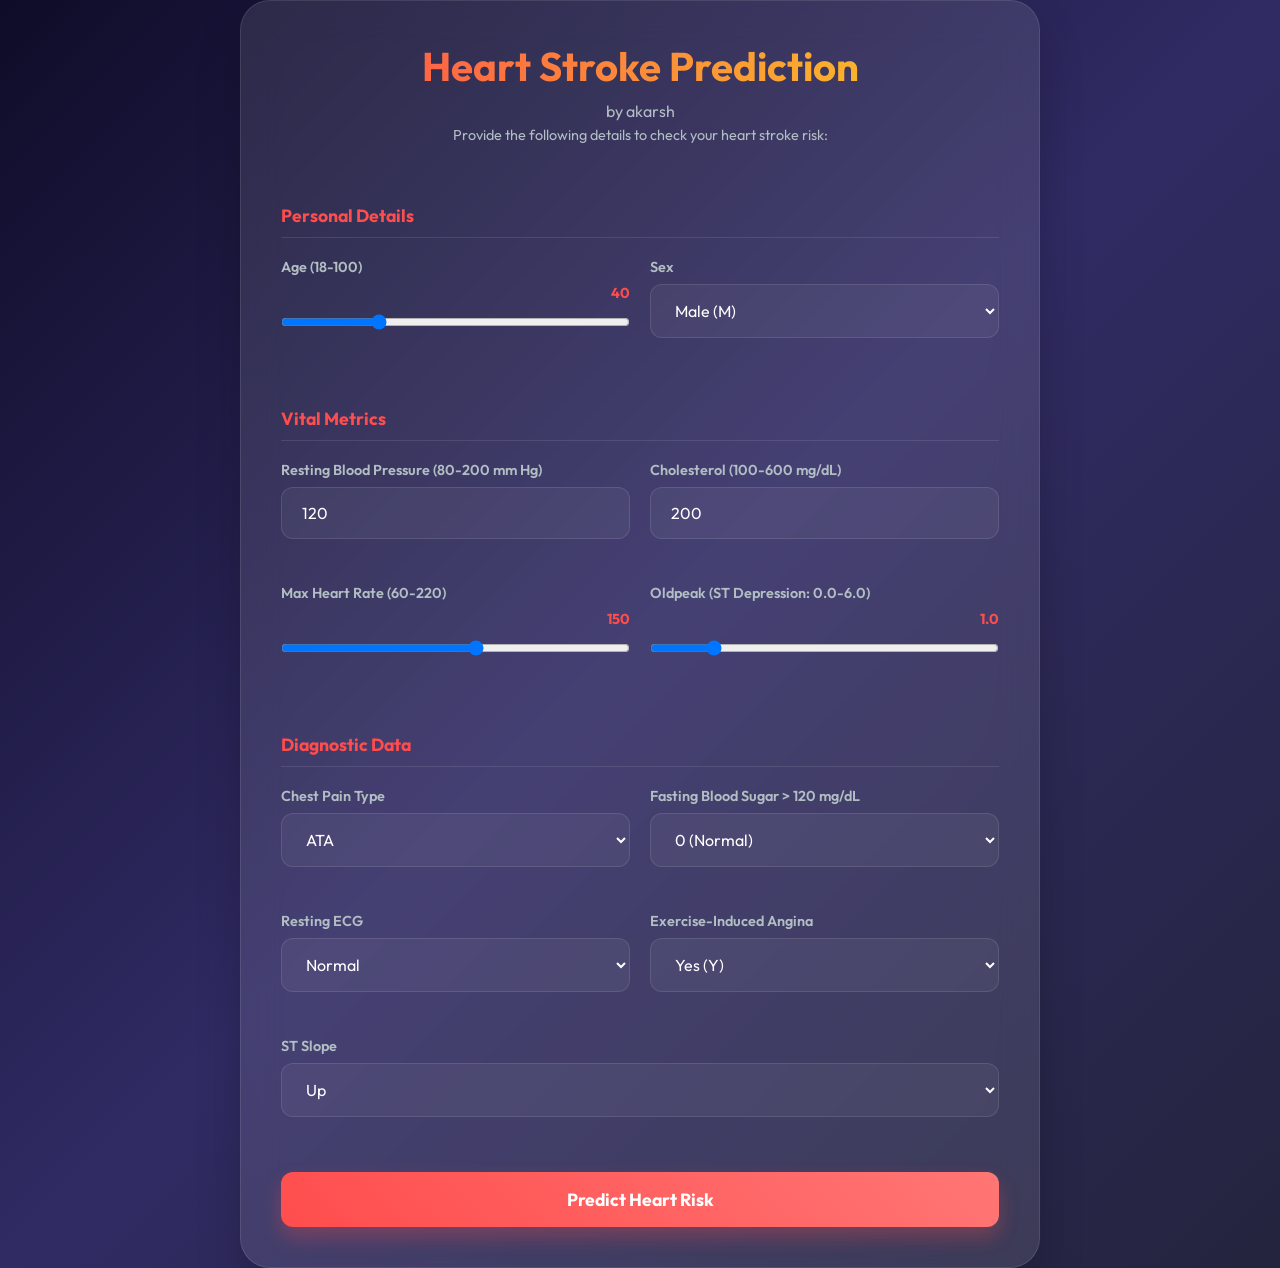
==== index.html @ ece939dd "Fix Vercel Routing: Serve UI from root and simplify vercel.json rewrites" ====
<!DOCTYPE html>
<html lang="en">
<head>
    <meta charset="UTF-8">
    <meta name="viewport" content="width=device-width, initial-scale=1.0">
    <title>Heart Stroke Prediction by akarsh</title>
    <link rel="stylesheet" href="/css/style.css">
    <style>
        .form-grid {
            display: grid;
            grid-template-columns: 1fr 1fr;
            gap: 20px;
        }
        @media (max-width: 600px) {
            .form-grid { grid-template-columns: 1fr; }
        }
        .section-title {
            grid-column: 1 / -1;
            margin-top: 20px;
            padding-bottom: 10px;
            border-bottom: 1px solid rgba(255, 255, 255, 0.1);
            color: var(--primary);
            font-size: 1.1rem;
            font-weight: 700;
        }
        select, input {
            width: 100%;
            padding: 15px 20px;
            background: var(--surface);
            border: 1px solid rgba(255, 255, 255, 0.1);
            border-radius: 12px;
            color: var(--text);
            font-size: 1rem;
            transition: all 0.3s ease;
        }
        input[type="range"] {
            padding: 0;
            height: 10px;
            margin: 15px 0;
        }
        .range-value {
            text-align: right;
            font-size: 0.9rem;
            color: var(--primary);
            font-weight: 700;
        }
    </style>
</head>
<body>
    <div class="container" style="max-width: 800px;">
        <header>
            <h1>Heart Stroke Prediction</h1>
            <p class="subtitle">by akarsh</p>
            <p style="color: var(--text-muted); font-size: 0.9rem; margin-top: 5px;">Provide the following details to check your heart stroke risk:</p>
        </header>

        <form id="predictionForm">
            <div class="form-grid">
                <div class="section-title">Personal Details</div>
                <div class="form-group">
                    <label>Age (18-100)</label>
                    <div class="range-value" id="ageVal">40</div>
                    <input type="range" id="Age" min="18" max="100" value="40" oninput="document.getElementById('ageVal').innerText = this.value">
                </div>
                <div class="form-group">
                    <label>Sex</label>
                    <select id="Sex" required>
                        <option value="M">Male (M)</option>
                        <option value="F">Female (F)</option>
                    </select>
                </div>

                <div class="section-title">Vital Metrics</div>
                <div class="form-group">
                    <label>Resting Blood Pressure (80-200 mm Hg)</label>
                    <input type="number" id="RestingBP" value="120" min="80" max="200" required>
                </div>
                <div class="form-group">
                    <label>Cholesterol (100-600 mg/dL)</label>
                    <input type="number" id="Cholesterol" value="200" min="100" max="600" required>
                </div>
                <div class="form-group">
                    <label>Max Heart Rate (60-220)</label>
                    <div class="range-value" id="maxHrVal">150</div>
                    <input type="range" id="MaxHR" min="60" max="220" value="150" oninput="document.getElementById('maxHrVal').innerText = this.value">
                </div>
                <div class="form-group">
                    <label>Oldpeak (ST Depression: 0.0-6.0)</label>
                    <div class="range-value" id="oldpeakVal">1.0</div>
                    <input type="range" id="Oldpeak" min="0" max="6" step="0.1" value="1.0" oninput="document.getElementById('oldpeakVal').innerText = this.value">
                </div>

                <div class="section-title">Diagnostic Data</div>
                <div class="form-group">
                    <label>Chest Pain Type</label>
                    <select id="ChestPainType" required>
                        <option value="ATA">ATA</option>
                        <option value="NAP">NAP</option>
                        <option value="TA">TA</option>
                        <option value="ASY">ASY</option>
                    </select>
                </div>
                <div class="form-group">
                    <label>Fasting Blood Sugar > 120 mg/dL</label>
                    <select id="FastingBS" required>
                        <option value="0">0 (Normal)</option>
                        <option value="1">1 (High)</option>
                    </select>
                </div>
                <div class="form-group">
                    <label>Resting ECG</label>
                    <select id="RestingECG" required>
                        <option value="Normal">Normal</option>
                        <option value="ST">ST</option>
                        <option value="LVH">LVH</option>
                    </select>
                </div>
                <div class="form-group">
                    <label>Exercise-Induced Angina</label>
                    <select id="ExerciseAngina" required>
                        <option value="Y">Yes (Y)</option>
                        <option value="N">No (N)</option>
                    </select>
                </div>
                <div class="form-group" style="grid-column: 1 / -1;">
                    <label>ST Slope</label>
                    <select id="ST_Slope" required>
                        <option value="Up">Up</option>
                        <option value="Flat">Flat</option>
                        <option value="Down">Down</option>
                    </select>
                </div>
            </div>

            <button type="submit" style="margin-top: 30px;">Predict Heart Risk</button>
        </form>

        <div class="loading" id="loading">
            <div class="spinner"></div>
            <p>AI analyzing medical data...</p>
        </div>

        <div class="result-card" id="resultCard">
            <h2 id="resultTitle">Result Header</h2>
            <p id="resultText">Result detailed analysis will appear here.</p>
        </div>
    </div>

    <script>
        document.getElementById('predictionForm').addEventListener('submit', async (e) => {
            e.preventDefault();
            
            const resultCard = document.getElementById('resultCard');
            const loading = document.getElementById('loading');
            
            resultCard.style.display = 'none';
            loading.style.display = 'block';
            
            // Map inputs to the one-hot dynamic keys as in the reference logic
            const sex = document.getElementById('Sex').value;
            const cpType = document.getElementById('ChestPainType').value;
            const ecgType = document.getElementById('RestingECG').value;
            const exerciseType = document.getElementById('ExerciseAngina').value;
            const slopeType = document.getElementById('ST_Slope').value;

            // Notice we use the 'Sex_' + sex pattern here, 
            // the backend preprocess function will handle the filling!
            const raw_payload = {
                Age: parseInt(document.getElementById('Age').value),
                RestingBP: parseInt(document.getElementById('RestingBP').value),
                Cholesterol: parseInt(document.getElementById('Cholesterol').value),
                FastingBS: parseInt(document.getElementById('FastingBS').value),
                MaxHR: parseInt(document.getElementById('MaxHR').value),
                Oldpeak: parseFloat(document.getElementById('Oldpeak').value),
                ['Sex_' + sex]: 1,
                ['ChestPainType_' + cpType]: 1,
                ['RestingECG_' + ecgType]: 1,
                ['ExerciseAngina_' + exerciseType]: 1,
                ['ST_Slope_' + slopeType]: 1
            };

            try {
                const response = await fetch('/api/v1/predict', {
                    method: 'POST',
                    headers: { 'Content-Type': 'application/json' },
                    body: JSON.stringify(raw_payload),
                });

                const data = await response.json();
                
                loading.style.display = 'none';
                resultCard.style.display = 'block';
                
                const title = document.getElementById('resultTitle');
                const text = document.getElementById('resultText');
                
                if (data.prediction === "High Risk of Heart Disease") {
                    resultCard.className = 'result-card high-risk';
                    title.innerText = '⚠️ High Risk of Heart Disease';
                    text.innerText = 'The assessment indicates clinical patterns associated with cardiovascular risk. Please consult akarsh or a medical professional.';
                } else {
                    resultCard.className = 'result-card low-risk';
                    title.innerText = '✅ Low Risk of Heart Disease';
                    text.innerText = 'Your heart health metrics are within optimal ranges according to the current model analysis.';
                }
            } catch (error) {
                loading.style.display = 'none';
                alert('Connection failure. Ensure FastAPI backend is active.');
            }
        });
    </script>
</body>
</html>
---- css/style.css ----
@import url('https://fonts.googleapis.com/css2?family=Outfit:wght@300;400;600;700&display=swap');

:root {
    --primary: #ff4d4d;
    --primary-glow: rgba(255, 77, 77, 0.4);
    --secondary: #2d3436;
    --background: #0f0c29;
    --surface: rgba(255, 255, 255, 0.05);
    --glass: rgba(255, 255, 255, 0.1);
    --text: #ffffff;
    --text-muted: #b2bec3;
}

* {
    margin: 0;
    padding: 0;
    box-sizing: border-box;
    font-family: 'Outfit', sans-serif;
}

body {
    background: linear-gradient(135deg, #0f0c29, #302b63, #24243e);
    min-height: 100vh;
    display: flex;
    justify-content: center;
    align-items: center;
    color: var(--text);
    overflow-x: hidden;
}

.container {
    width: 100%;
    max-width: 600px;
    padding: 40px;
    background: var(--glass);
    backdrop-filter: blur(20px);
    border: 1px solid rgba(255, 255, 255, 0.1);
    border-radius: 30px;
    box-shadow: 0 25px 45px rgba(0,0,0,0.2);
    animation: fadeIn 1s ease-out;
}

@keyframes fadeIn {
    from { opacity: 0; transform: translateY(20px); }
    to { opacity: 1; transform: translateY(0); }
}

header {
    text-align: center;
    margin-bottom: 40px;
}

h1 {
    font-size: 2.5rem;
    font-weight: 700;
    margin-bottom: 10px;
    background: linear-gradient(to right, #ff4d4d, #f9ca24);
    -webkit-background-clip: text;
    -webkit-text-fill-color: transparent;
}

p.subtitle {
    color: var(--text-muted);
    font-size: 1rem;
}

.form-group {
    margin-bottom: 25px;
}

label {
    display: block;
    margin-bottom: 8px;
    font-weight: 600;
    color: var(--text-muted);
    font-size: 0.9rem;
}

input {
    width: 100%;
    padding: 15px 20px;
    background: var(--surface);
    border: 1px solid rgba(255, 255, 255, 0.1);
    border-radius: 12px;
    color: var(--text);
    font-size: 1rem;
    transition: all 0.3s ease;
}

input:focus {
    outline: none;
    border-color: var(--primary);
    box-shadow: 0 0 15px var(--primary-glow);
    background: rgba(255, 255, 255, 0.08);
}

button {
    width: 100%;
    padding: 16px;
    background: linear-gradient(45deg, #ff4d4d, #ff7675);
    border: none;
    border-radius: 12px;
    color: white;
    font-size: 1.1rem;
    font-weight: 700;
    cursor: pointer;
    transition: all 0.3s ease;
    box-shadow: 0 10px 20px rgba(255, 77, 77, 0.3);
}

button:hover {
    transform: translateY(-2px);
    box-shadow: 0 15px 25px rgba(255, 77, 77, 0.4);
    filter: brightness(1.1);
}

button:active {
    transform: translateY(0);
}

.result-card {
    margin-top: 30px;
    padding: 25px;
    border-radius: 20px;
    text-align: center;
    display: none;
    animation: slideUp 0.5s cubic-bezier(0.175, 0.885, 0.32, 1.275);
}

@keyframes slideUp {
    from { opacity: 0; transform: scale(0.9); }
    to { opacity: 1; transform: scale(1); }
}

.result-card.high-risk {
    background: rgba(255, 77, 77, 0.15);
    border: 2px solid #ff4d4d;
}

.result-card.low-risk {
    background: rgba(85, 239, 196, 0.15);
    border: 2px solid #55efc4;
}

.result-card h2 {
    margin-bottom: 10px;
}

.loading {
    display: none;
    text-align: center;
    margin-top: 20px;
}

.spinner {
    width: 40px;
    height: 40px;
    border: 4px solid var(--surface);
    border-top: 4px solid var(--primary);
    border-radius: 50%;
    animation: spin 1s linear infinite;
    display: inline-block;
}

@keyframes spin {
    0% { transform: rotate(0deg); }
    100% { transform: rotate(360deg); }
}
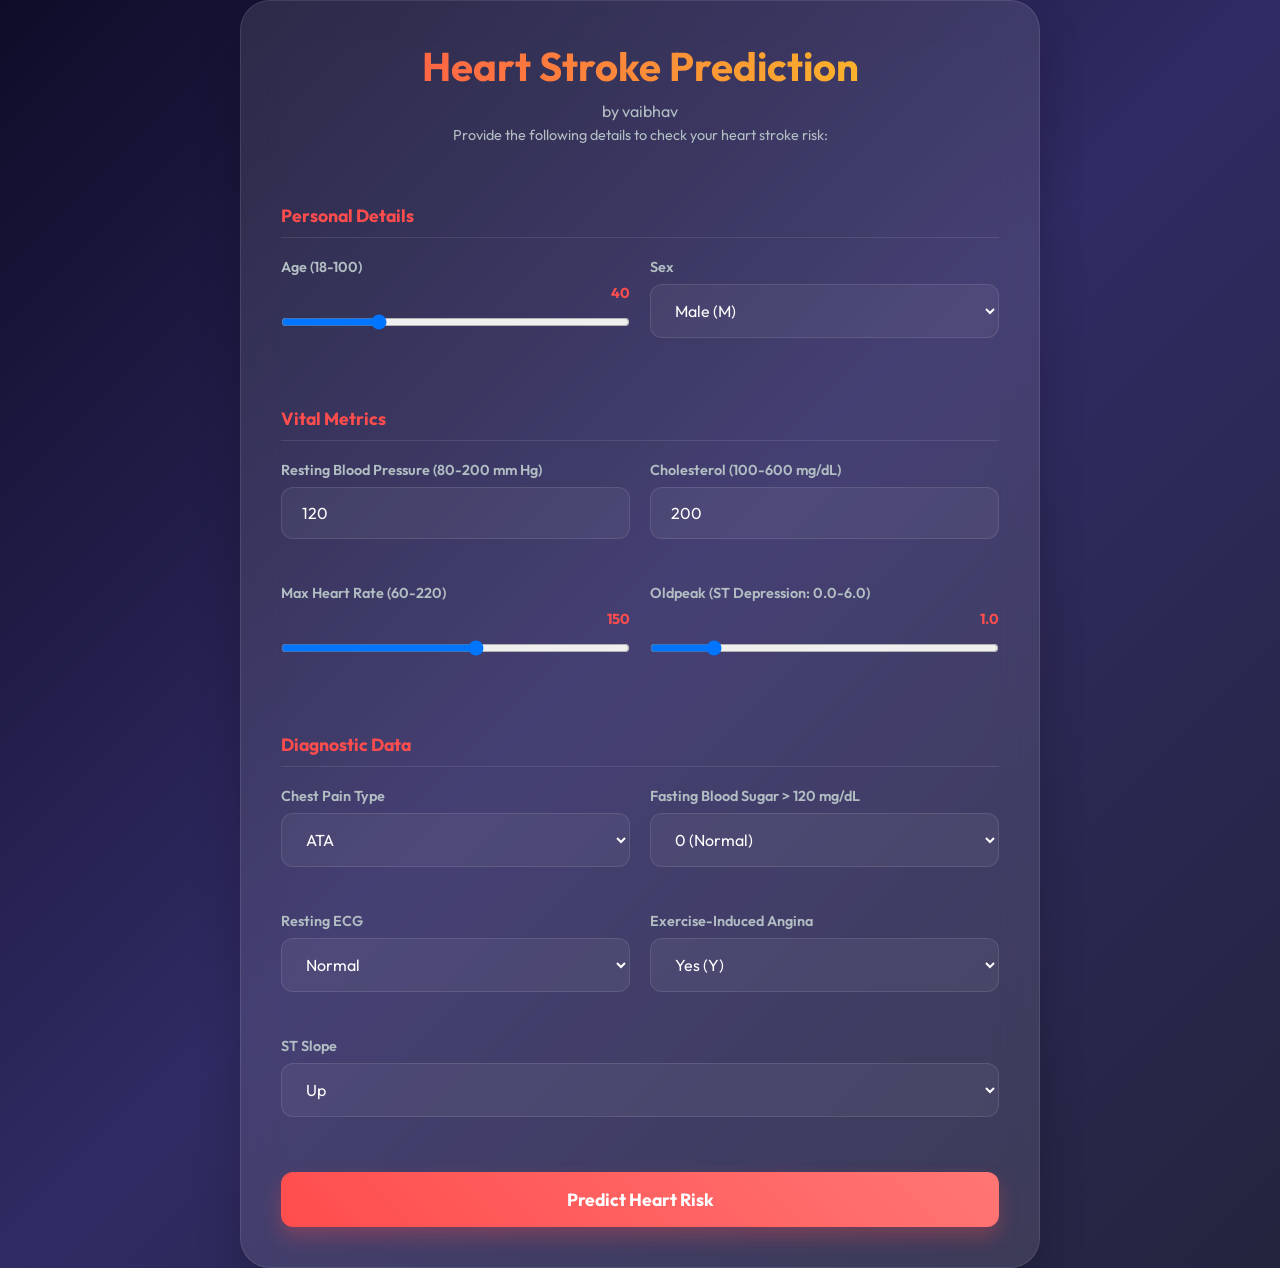
==== commit c0398d5c: "finalv2" ====
--- a/index.html
+++ b/index.html
@@ -50,7 +50,7 @@
     <div class="container" style="max-width: 800px;">
         <header>
             <h1>Heart Stroke Prediction</h1>
-            <p class="subtitle">by akarsh</p>
+            <p class="subtitle">by vaibhav</p>
             <p style="color: var(--text-muted); font-size: 0.9rem; margin-top: 5px;">Provide the following details to check your heart stroke risk:</p>
         </header>
 
@@ -180,7 +180,7 @@
             };
 
             try {
-                const response = await fetch('/api/v1/predict', {
+                const response = await fetch('/api/predict', {
                     method: 'POST',
                     headers: { 'Content-Type': 'application/json' },
                     body: JSON.stringify(raw_payload),
